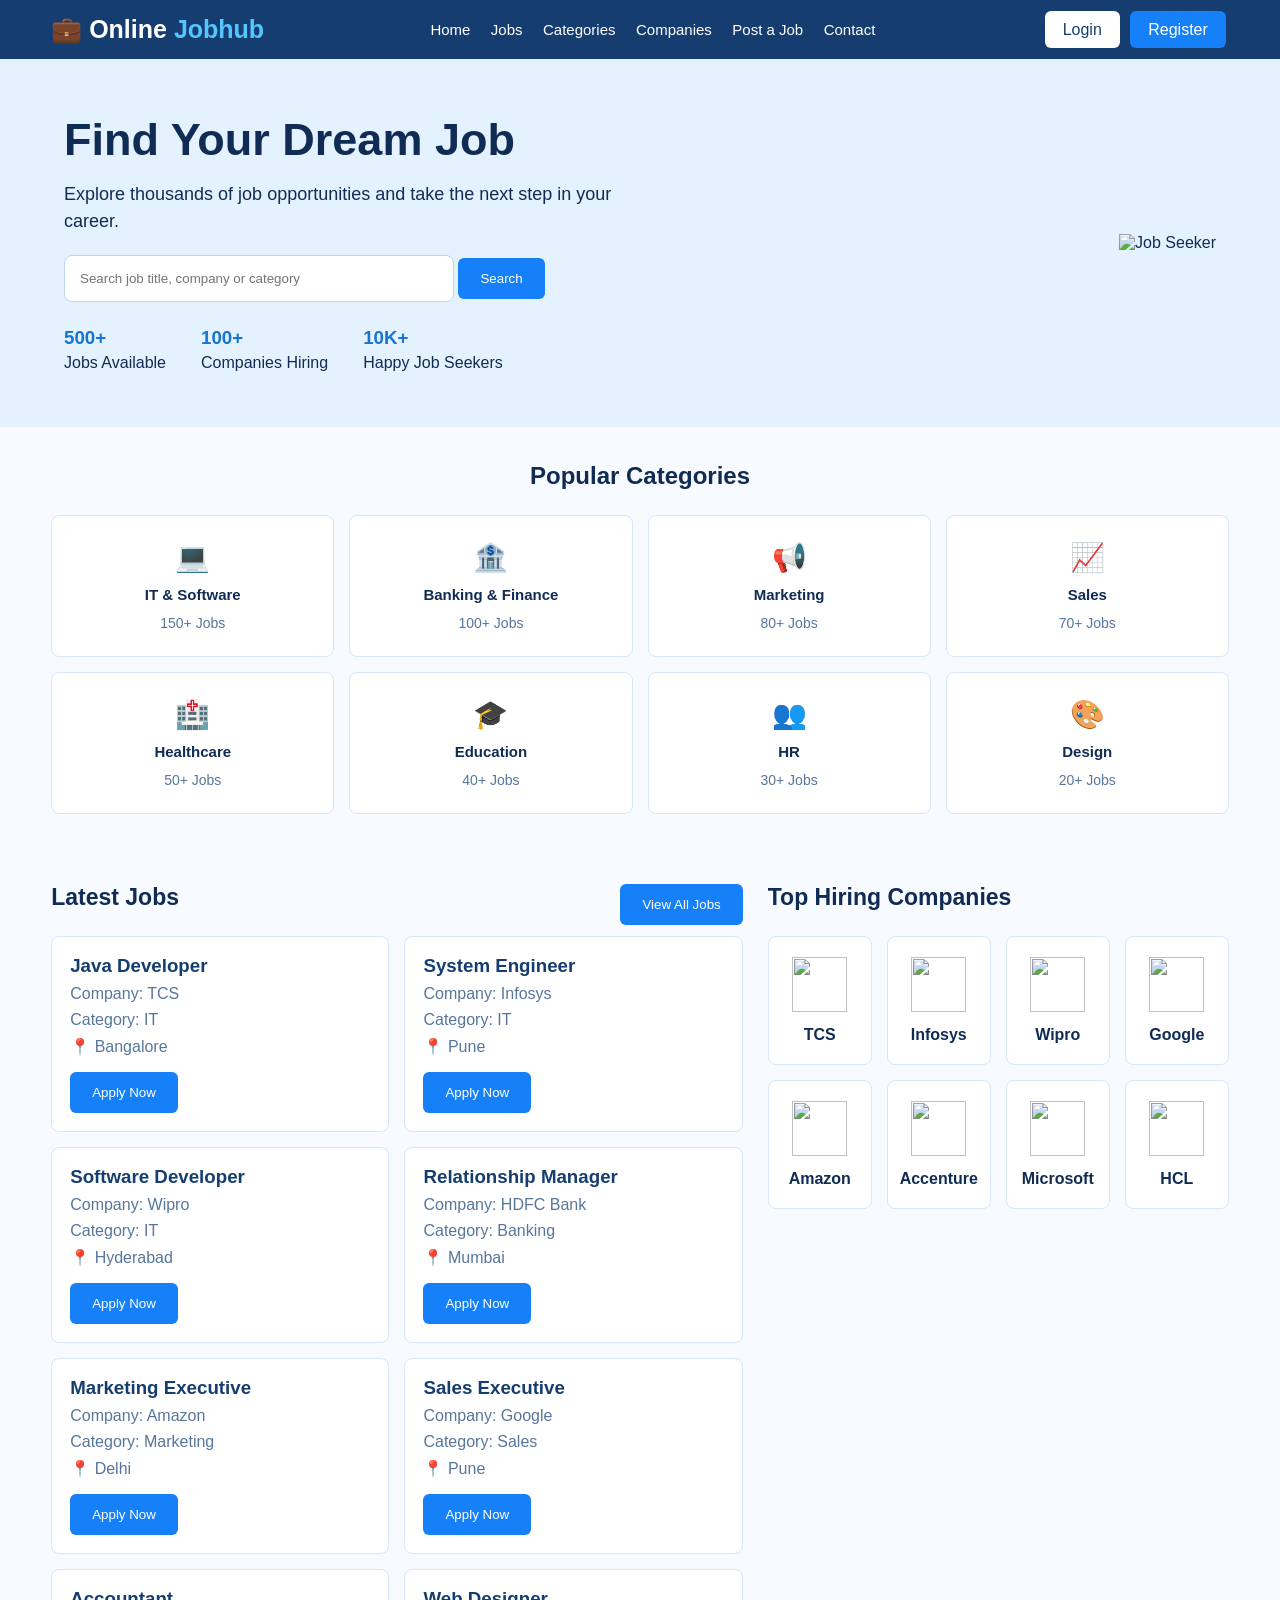
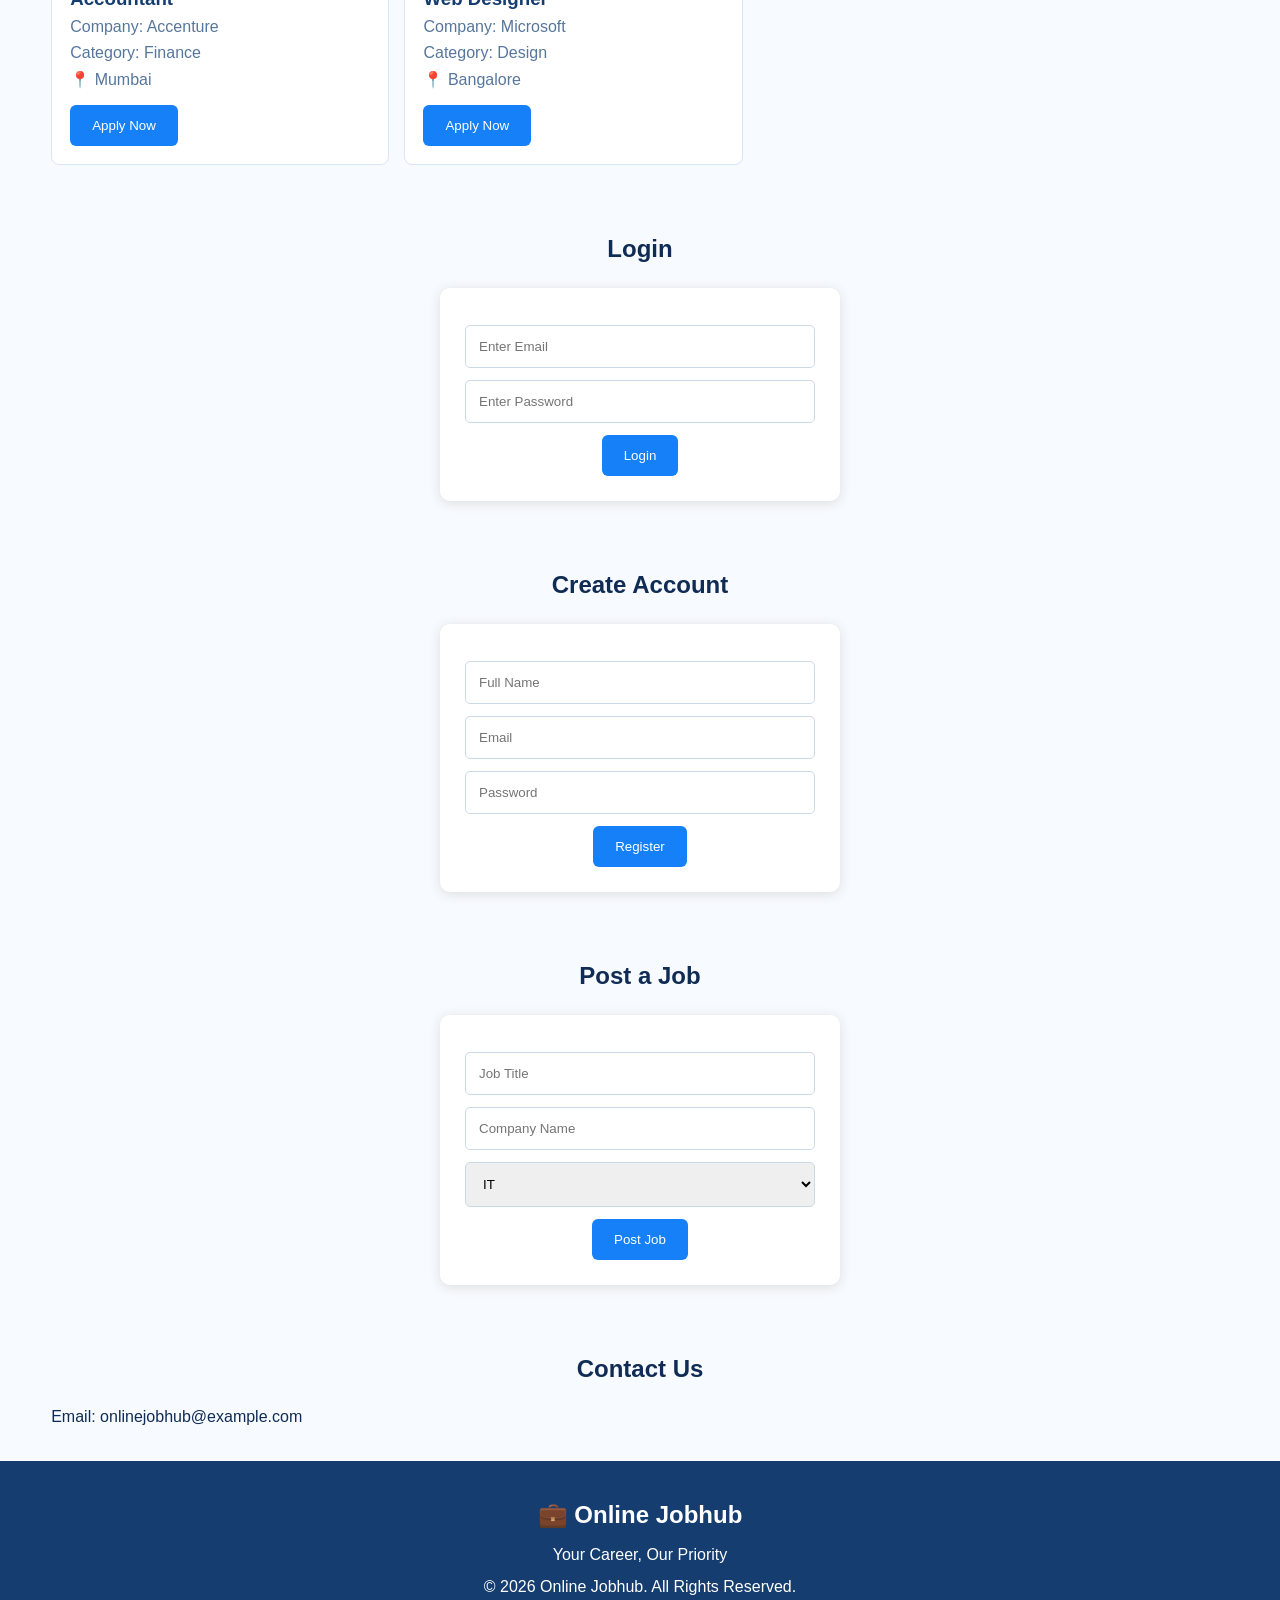
==== index.html @ e213b648 "Add files via upload" ====
<!DOCTYPE html>
<html lang="en">
<head>
    <meta charset="UTF-8">
    <meta name="viewport" content="width=device-width, initial-scale=1.0">
    <title>Online Jobhub</title>
    <link rel="stylesheet" href="style.css">
</head>
<body>

<!-- Navbar -->
<header>
    <div class="logo">💼 Online <span>Jobhub</span></div>

    <nav>
        <a href="#home">Home</a>
        <a href="#jobs">Jobs</a>
        <a href="#categories">Categories</a>
        <a href="#companies">Companies</a>
        <a href="#post">Post a Job</a>
        <a href="#contact">Contact</a>
    </nav>

    <div>
        <a href="#login" class="login-btn">Login</a>
        <a href="#register" class="register-btn">Register</a>
    </div>
</header>

<!-- Home -->
<section class="hero" id="home">

    <div class="hero-content">
        <h1>Find Your Dream Job</h1>

        <p>
            Explore thousands of job opportunities
            and take the next step in your career.
        </p>

        <input type="text" id="search"
        placeholder="Search job title, company or category">

        <button onclick="searchJobs()">Search</button>

        <div class="stats">
            <div><h3>500+</h3>Jobs Available</div>
            <div><h3>100+</h3>Companies Hiring</div>
            <div><h3>10K+</h3>Happy Job Seekers</div>
        </div>
    </div>

    <div class="hero-image">
        <img src="https://cdn-icons-png.flaticon.com/512/3135/3135715.png"
        alt="Job Seeker">
    </div>

</section>

<!-- Categories -->
<section id="categories">
    <h2>Popular Categories</h2>

    <div class="category-container">
        <div class="category" onclick="filterJobs('IT')">
            💻 <h3>IT & Software</h3>
            <p>150+ Jobs</p>
        </div>

        <div class="category" onclick="filterJobs('Banking')">
            🏦 <h3>Banking & Finance</h3>
            <p>100+ Jobs</p>
        </div>

        <div class="category" onclick="filterJobs('Marketing')">
            📢 <h3>Marketing</h3>
            <p>80+ Jobs</p>
        </div>

        <div class="category" onclick="filterJobs('Sales')">
            📈 <h3>Sales</h3>
            <p>70+ Jobs</p>
        </div>

        <div class="category" onclick="filterJobs('Healthcare')">
            🏥 <h3>Healthcare</h3>
            <p>50+ Jobs</p>
        </div>

        <div class="category" onclick="filterJobs('Education')">
            🎓 <h3>Education</h3>
            <p>40+ Jobs</p>
        </div>

        <div class="category" onclick="filterJobs('HR')">
            👥 <h3>HR</h3>
            <p>30+ Jobs</p>
        </div>

        <div class="category" onclick="filterJobs('Design')">
            🎨 <h3>Design</h3>
            <p>20+ Jobs</p>
        </div>
    </div>
</section>

<!-- Jobs and Companies -->
<section class="main-content">

    <div class="job-section" id="jobs">
        <h2>Latest Jobs</h2>
        <button onclick="showJobs()">View All Jobs</button>
        <div id="jobList" class="job-container"></div>
    </div>

    <div class="company-section" id="companies">
        <h2>Top Hiring Companies</h2>

        <div class="company-container">

            <div class="company">
                <img src="https://commons.wikimedia.org/wiki/Special:FilePath/Tcs-logo-1.svg">
                <p>TCS</p>
            </div>

            <div class="company">
                <img src="https://www.google.com/s2/favicons?domain=infosys.com&sz=128">
                <p>Infosys</p>
            </div>

            <div class="company">
                <img src="https://www.google.com/s2/favicons?domain=wipro.com&sz=128">
                <p>Wipro</p>
            </div>

            <div class="company">
                <img src="https://www.google.com/s2/favicons?domain=google.com&sz=128">
                <p>Google</p>
            </div>

            <div class="company">
                <img src="https://www.google.com/s2/favicons?domain=amazon.com&sz=128">
                <p>Amazon</p>
            </div>

            <div class="company">
                <img src="https://www.google.com/s2/favicons?domain=accenture.com&sz=128">
                <p>Accenture</p>
            </div>

            <div class="company">
                <img src="https://www.google.com/s2/favicons?domain=microsoft.com&sz=128">
                <p>Microsoft</p>
            </div>

            <div class="company">
                <img src="https://commons.wikimedia.org/wiki/Special:FilePath/HCLTech-new-logo.svg">
                <p>HCL</p>
            </div>

        </div>
    </div>

</section>

<!-- Login -->
<section id="login">
    <h2>Login</h2>
    <div class="form-box">
        <input type="email" id="loginEmail" placeholder="Enter Email">
        <input type="password" id="loginPassword" placeholder="Enter Password">
        <button onclick="login()">Login</button>
    </div>
</section>

<!-- Register -->
<section id="register">
    <h2>Create Account</h2>
    <div class="form-box">
        <input type="text" id="regName" placeholder="Full Name">
        <input type="email" id="regEmail" placeholder="Email">
        <input type="password" id="regPassword" placeholder="Password">
        <button onclick="register()">Register</button>
    </div>
</section>

<!-- Post Job -->
<section id="post">
    <h2>Post a Job</h2>
    <div class="form-box">
        <input type="text" id="jobTitle" placeholder="Job Title">
        <input type="text" id="jobCompany" placeholder="Company Name">

        <select id="jobCategory">
            <option value="IT">IT</option>
            <option value="Banking">Banking</option>
            <option value="Marketing">Marketing</option>
            <option value="Sales">Sales</option>
            <option value="Healthcare">Healthcare</option>
            <option value="Education">Education</option>
            <option value="HR">HR</option>
            <option value="Design">Design</option>
        </select>

        <button onclick="postJob()">Post Job</button>
    </div>
</section>

<!-- Contact -->
<section id="contact">
    <h2>Contact Us</h2>
    <p>Email: onlinejobhub@example.com</p>
</section>

<footer>
    <h2>💼 Online Jobhub</h2>
    <p>Your Career, Our Priority</p>
    <p>© 2026 Online Jobhub. All Rights Reserved.</p>
</footer>

<script src="script.js"></script>
</body>
</html>
---- style.css ----
* {
    margin: 0;
    padding: 0;
    box-sizing: border-box;
    font-family: Arial, sans-serif;
}

html {
    scroll-behavior: smooth;
}

body {
    background: #f7faff;
    color: #102c54;
}

/* Navbar */
header {
    background: #153d70;
    color: white;
    padding: 15px 4%;
    display: flex;
    justify-content: space-between;
    align-items: center;
    flex-wrap: wrap;
    gap: 15px;
}

.logo {
    font-size: 25px;
    font-weight: bold;
}

.logo span {
    color: #54c5ff;
}

nav a {
    color: white;
    text-decoration: none;
    margin: 8px;
    font-size: 15px;
}

.login-btn, .register-btn {
    padding: 10px 18px;
    border-radius: 6px;
    text-decoration: none;
    background: white;
    color: #153d70;
    margin: 3px;
}

.register-btn {
    background: #1680f8;
    color: white;
}

/* Hero */
.hero {
    background: #e4f2ff;
    padding: 55px 5%;
    display: flex;
    align-items: center;
    justify-content: space-between;
    gap: 25px;
    min-height: 300px;
}

.hero-content {
    max-width: 600px;
}

.hero h1 {
    font-size: 45px;
    margin-bottom: 15px;
}

.hero p {
    font-size: 18px;
    line-height: 1.5;
    margin-bottom: 20px;
}

.hero input {
    width: 65%;
    padding: 15px;
    border: 1px solid #bcd5f1;
    border-radius: 8px;
}

button {
    background: #1680f8;
    color: white;
    border: none;
    padding: 13px 22px;
    border-radius: 6px;
    cursor: pointer;
}

button:hover {
    background: #104e99;
}

.hero-image img {
    width: 230px;
    height: 230px;
    object-fit: contain;
}

.stats {
    display: flex;
    gap: 35px;
    margin-top: 25px;
}

.stats h3 {
    color: #1675d1;
    margin-bottom: 5px;
}

/* Categories */
section {
    padding: 35px 4%;
}

section h2 {
    text-align: center;
    margin-bottom: 25px;
}

.category-container {
    display: grid;
    grid-template-columns: repeat(4, 1fr);
    gap: 15px;
}

.category {
    background: white;
    border: 1px solid #d7e6f8;
    border-radius: 8px;
    padding: 25px 10px;
    text-align: center;
    cursor: pointer;
    font-size: 28px;
}

.category h3 {
    font-size: 15px;
    margin: 12px 0;
}

.category p {
    font-size: 14px;
    color: #57769c;
}

.category:hover {
    background: #e4f2ff;
}

/* Main content */
.main-content {
    display: grid;
    grid-template-columns: 3fr 2fr;
    gap: 25px;
}

.job-section h2, .company-section h2 {
    text-align: left;
    display: inline-block;
    font-size: 23px;
}

.job-section > button {
    float: right;
}

.job-container {
    display: grid;
    grid-template-columns: repeat(2, 1fr);
    gap: 15px;
}

.job-card {
    background: white;
    padding: 18px;
    border: 1px solid #d7e6f8;
    border-radius: 8px;
}

.job-card h3 {
    color: #153d70;
    margin-bottom: 8px;
}

.job-card p {
    margin: 8px 0;
    color: #57769c;
}

.job-card button {
    margin-top: 8px;
}

/* Company logos */
.company-container {
    display: grid;
    grid-template-columns: repeat(4, 1fr);
    gap: 15px;
}

.company {
    background: white;
    border: 1px solid #d7e6f8;
    border-radius: 8px;
    padding: 20px 5px;
    text-align: center;
}

.company img {
    width: 55px;
    height: 55px;
    object-fit: contain;
}

.company p {
    margin-top: 10px;
    font-weight: bold;
}

/* Forms */
.form-box {
    background: white;
    max-width: 400px;
    margin: auto;
    padding: 25px;
    border-radius: 10px;
    box-shadow: 0 2px 12px #ddd;
    text-align: center;
}

.form-box input, .form-box select {
    display: block;
    width: 100%;
    padding: 13px;
    margin: 12px 0;
    border: 1px solid #ccd9e8;
    border-radius: 5px;
}

/* Footer */
footer {
    background: #153d70;
    color: white;
    padding: 30px;
    text-align: center;
    line-height: 2;
}

/* Mobile */
@media(max-width: 850px) {
    header {
        justify-content: center;
    }

    nav {
        text-align: center;
    }

    .hero {
        flex-direction: column;
        text-align: center;
    }

    .stats {
        justify-content: center;
        flex-wrap: wrap;
    }

    .main-content {
        grid-template-columns: 1fr;
    }
}

@media(max-width: 550px) {
    .category-container {
        grid-template-columns: repeat(2, 1fr);
    }

    .job-container {
        grid-template-columns: 1fr;
    }

    .company-container {
        grid-template-columns: repeat(2, 1fr);
    }

    .hero h1 {
        font-size: 32px;
    }

    .hero input {
        width: 100%;
        margin-bottom: 10px;
    }

    nav a {
        display: inline-block;
    }
}
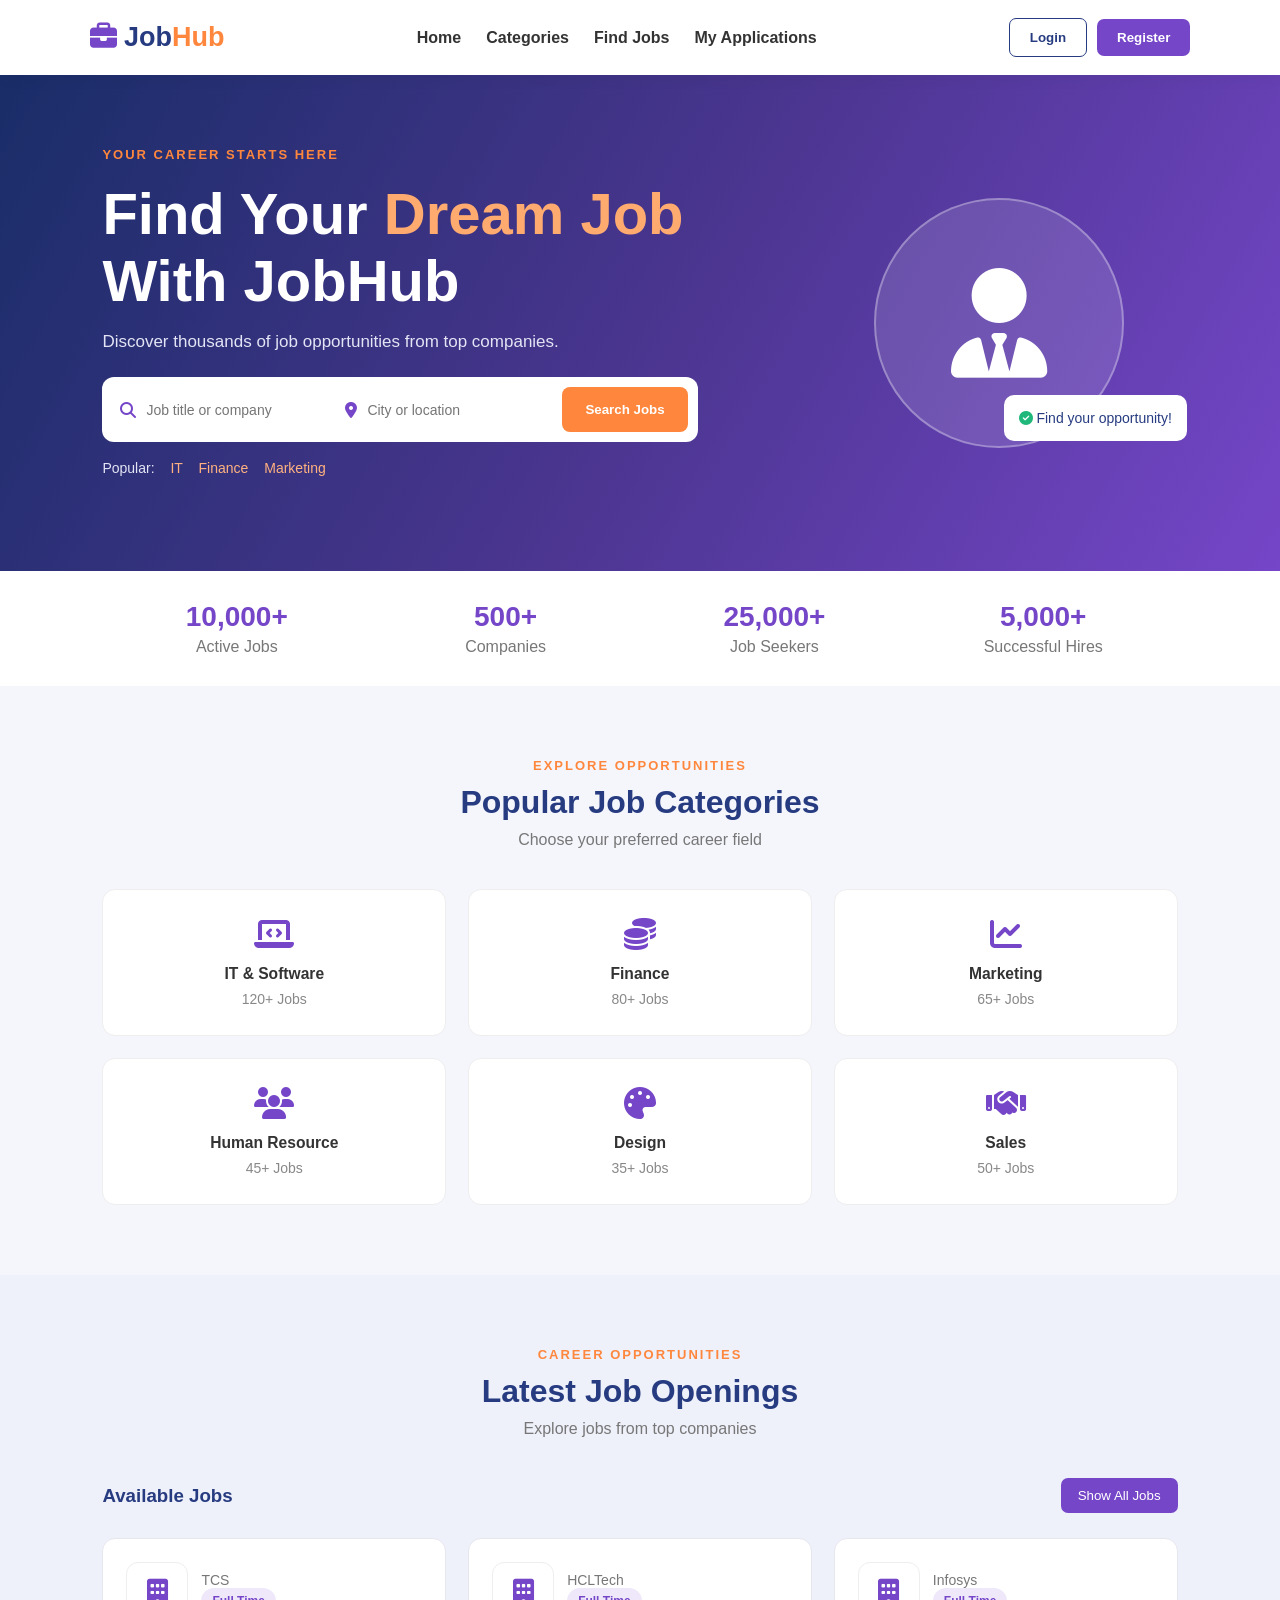
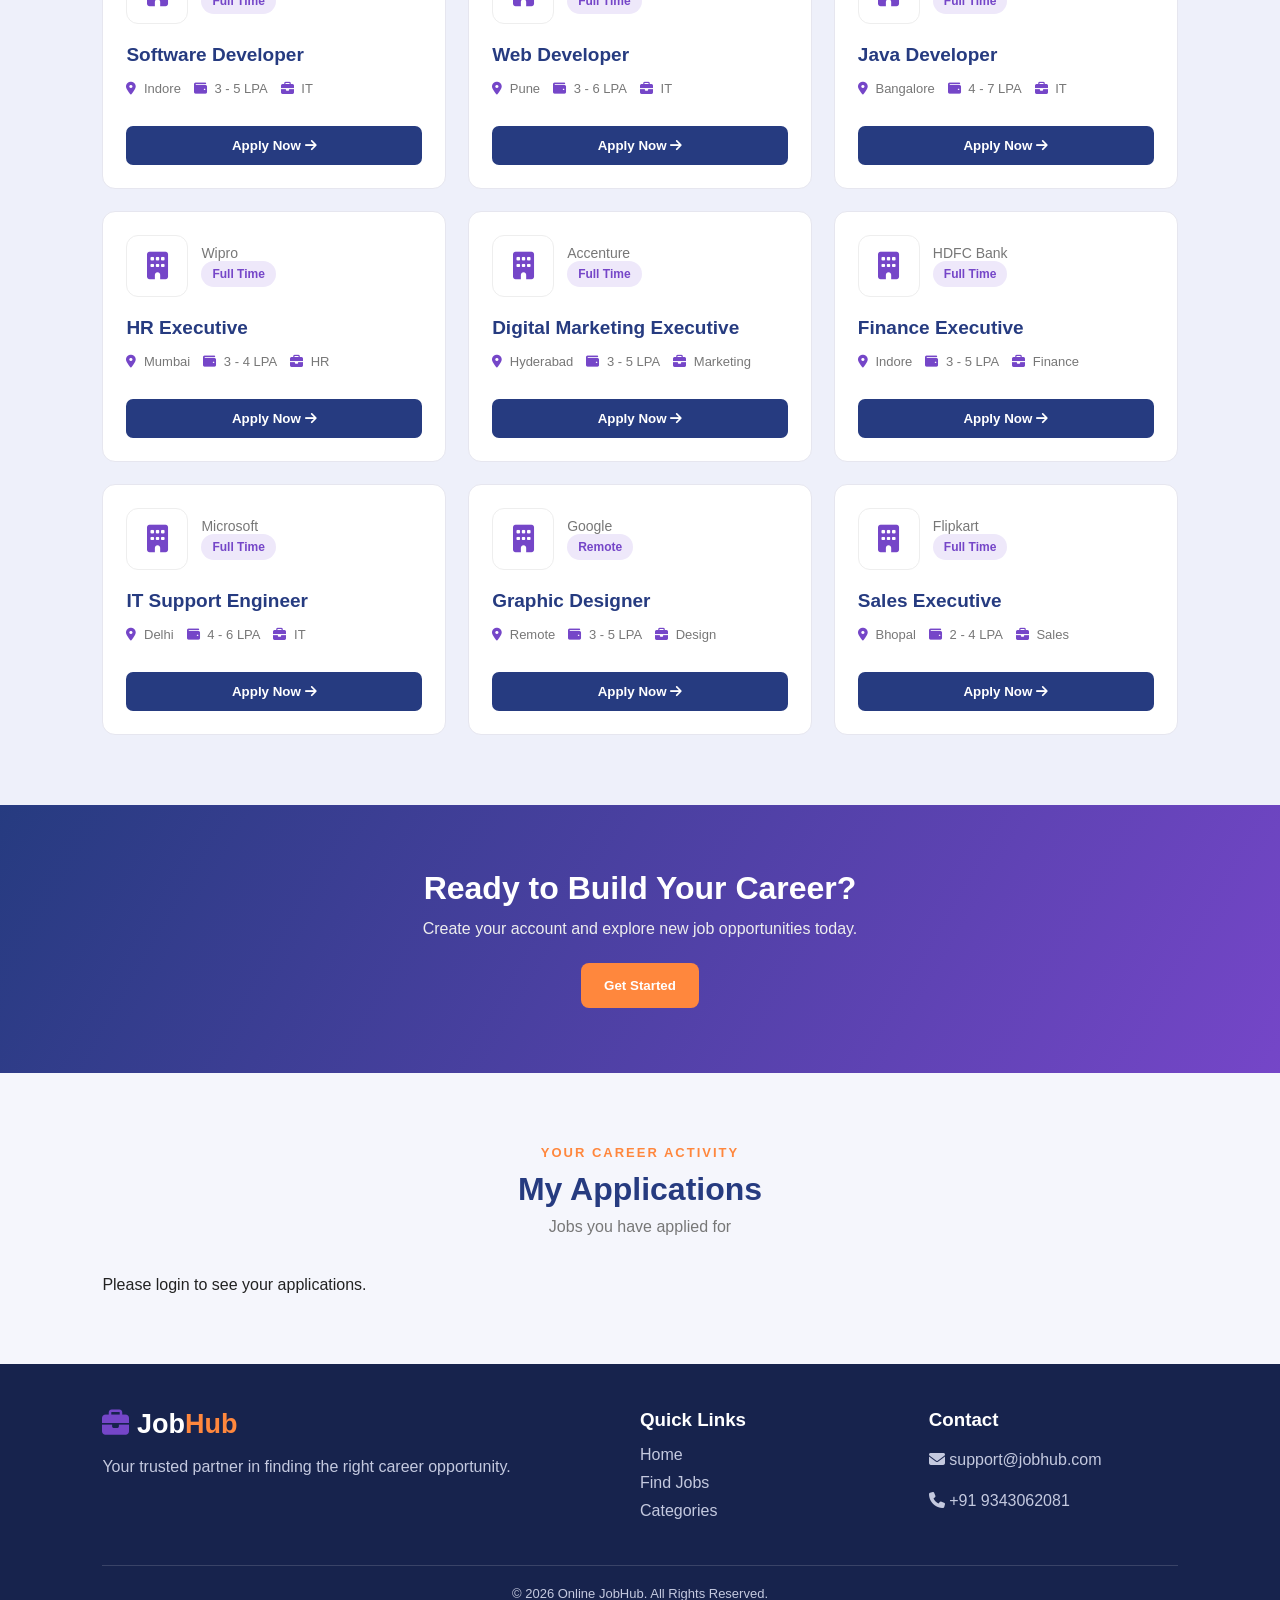
==== commit 7b3b29bc: "Add Jobhub project files." ====
--- a/index.html
+++ b/index.html
@@ -3,221 +3,203 @@
 <head>
     <meta charset="UTF-8">
     <meta name="viewport" content="width=device-width, initial-scale=1.0">
-    <title>Online Jobhub</title>
+    <title>Online JobHub</title>
     <link rel="stylesheet" href="style.css">
+    <link rel="stylesheet" href="https://cdnjs.cloudflare.com/ajax/libs/font-awesome/6.5.0/css/all.min.css">
 </head>
 <body>
 
-<!-- Navbar -->
 <header>
-    <div class="logo">💼 Online <span>Jobhub</span></div>
-
-    <nav>
-        <a href="#home">Home</a>
-        <a href="#jobs">Jobs</a>
-        <a href="#categories">Categories</a>
-        <a href="#companies">Companies</a>
-        <a href="#post">Post a Job</a>
-        <a href="#contact">Contact</a>
+    <nav class="navbar">
+        <a class="logo" href="#home"><i class="fa-solid fa-briefcase"></i> Job<span>Hub</span></a>
+
+        <div class="nav-links" id="navLinks">
+            <a href="#home">Home</a>
+            <a href="#categories">Categories</a>
+            <a href="#jobs">Find Jobs</a>
+            <a href="#applications">My Applications</a>
+        </div>
+
+        <div class="nav-buttons" id="navButtons">
+            <button class="login-btn" onclick="openModal('loginModal')">Login</button>
+            <button class="register-btn" onclick="openModal('registerModal')">Register</button>
+        </div>
+
+        <div class="user-area" id="userArea" style="display:none">
+            <span id="welcomeUser"></span>
+            <button class="logout-btn" onclick="logoutUser()">Logout</button>
+        </div>
+
+        <button class="menu-btn" onclick="toggleMenu()">
+            <i class="fa-solid fa-bars"></i>
+        </button>
     </nav>
-
-    <div>
-        <a href="#login" class="login-btn">Login</a>
-        <a href="#register" class="register-btn">Register</a>
-    </div>
 </header>
 
-<!-- Home -->
 <section class="hero" id="home">
-
     <div class="hero-content">
-        <h1>Find Your Dream Job</h1>
-
-        <p>
-            Explore thousands of job opportunities
-            and take the next step in your career.
+        <span class="tag">YOUR CAREER STARTS HERE</span>
+        <h1>Find Your <span>Dream Job</span><br>With JobHub</h1>
+        <p>Discover thousands of job opportunities from top companies.</p>
+
+        <div class="search-box">
+            <div><i class="fa-solid fa-magnifying-glass"></i>
+                <input type="text" id="searchInput" placeholder="Job title or company">
+            </div>
+            <div><i class="fa-solid fa-location-dot"></i>
+                <input type="text" id="locationInput" placeholder="City or location">
+            </div>
+            <button onclick="searchJobs()">Search Jobs</button>
+        </div>
+
+        <p class="popular">Popular:
+            <a href="#jobs" onclick="filterCategory('IT')">IT</a>
+            <a href="#jobs" onclick="filterCategory('Finance')">Finance</a>
+            <a href="#jobs" onclick="filterCategory('Marketing')">Marketing</a>
         </p>
-
-        <input type="text" id="search"
-        placeholder="Search job title, company or category">
-
-        <button onclick="searchJobs()">Search</button>
-
-        <div class="stats">
-            <div><h3>500+</h3>Jobs Available</div>
-            <div><h3>100+</h3>Companies Hiring</div>
-            <div><h3>10K+</h3>Happy Job Seekers</div>
-        </div>
     </div>
 
     <div class="hero-image">
-        <img src="https://cdn-icons-png.flaticon.com/512/3135/3135715.png"
-        alt="Job Seeker">
-    </div>
-
-</section>
-
-<!-- Categories -->
-<section id="categories">
-    <h2>Popular Categories</h2>
-
-    <div class="category-container">
-        <div class="category" onclick="filterJobs('IT')">
-            💻 <h3>IT & Software</h3>
-            <p>150+ Jobs</p>
-        </div>
-
-        <div class="category" onclick="filterJobs('Banking')">
-            🏦 <h3>Banking & Finance</h3>
-            <p>100+ Jobs</p>
-        </div>
-
-        <div class="category" onclick="filterJobs('Marketing')">
-            📢 <h3>Marketing</h3>
-            <p>80+ Jobs</p>
-        </div>
-
-        <div class="category" onclick="filterJobs('Sales')">
-            📈 <h3>Sales</h3>
-            <p>70+ Jobs</p>
-        </div>
-
-        <div class="category" onclick="filterJobs('Healthcare')">
-            🏥 <h3>Healthcare</h3>
-            <p>50+ Jobs</p>
-        </div>
-
-        <div class="category" onclick="filterJobs('Education')">
-            🎓 <h3>Education</h3>
-            <p>40+ Jobs</p>
-        </div>
-
-        <div class="category" onclick="filterJobs('HR')">
-            👥 <h3>HR</h3>
-            <p>30+ Jobs</p>
-        </div>
-
-        <div class="category" onclick="filterJobs('Design')">
-            🎨 <h3>Design</h3>
-            <p>20+ Jobs</p>
-        </div>
-    </div>
-</section>
-
-<!-- Jobs and Companies -->
-<section class="main-content">
-
-    <div class="job-section" id="jobs">
-        <h2>Latest Jobs</h2>
-        <button onclick="showJobs()">View All Jobs</button>
-        <div id="jobList" class="job-container"></div>
-    </div>
-
-    <div class="company-section" id="companies">
-        <h2>Top Hiring Companies</h2>
-
-        <div class="company-container">
-
-            <div class="company">
-                <img src="https://commons.wikimedia.org/wiki/Special:FilePath/Tcs-logo-1.svg">
-                <p>TCS</p>
-            </div>
-
-            <div class="company">
-                <img src="https://www.google.com/s2/favicons?domain=infosys.com&sz=128">
-                <p>Infosys</p>
-            </div>
-
-            <div class="company">
-                <img src="https://www.google.com/s2/favicons?domain=wipro.com&sz=128">
-                <p>Wipro</p>
-            </div>
-
-            <div class="company">
-                <img src="https://www.google.com/s2/favicons?domain=google.com&sz=128">
-                <p>Google</p>
-            </div>
-
-            <div class="company">
-                <img src="https://www.google.com/s2/favicons?domain=amazon.com&sz=128">
-                <p>Amazon</p>
-            </div>
-
-            <div class="company">
-                <img src="https://www.google.com/s2/favicons?domain=accenture.com&sz=128">
-                <p>Accenture</p>
-            </div>
-
-            <div class="company">
-                <img src="https://www.google.com/s2/favicons?domain=microsoft.com&sz=128">
-                <p>Microsoft</p>
-            </div>
-
-            <div class="company">
-                <img src="https://commons.wikimedia.org/wiki/Special:FilePath/HCLTech-new-logo.svg">
-                <p>HCL</p>
-            </div>
-
-        </div>
-    </div>
-
-</section>
-
-<!-- Login -->
-<section id="login">
-    <h2>Login</h2>
-    <div class="form-box">
-        <input type="email" id="loginEmail" placeholder="Enter Email">
-        <input type="password" id="loginPassword" placeholder="Enter Password">
-        <button onclick="login()">Login</button>
-    </div>
-</section>
-
-<!-- Register -->
-<section id="register">
-    <h2>Create Account</h2>
-    <div class="form-box">
-        <input type="text" id="regName" placeholder="Full Name">
-        <input type="email" id="regEmail" placeholder="Email">
-        <input type="password" id="regPassword" placeholder="Password">
-        <button onclick="register()">Register</button>
-    </div>
-</section>
-
-<!-- Post Job -->
-<section id="post">
-    <h2>Post a Job</h2>
-    <div class="form-box">
-        <input type="text" id="jobTitle" placeholder="Job Title">
-        <input type="text" id="jobCompany" placeholder="Company Name">
-
-        <select id="jobCategory">
-            <option value="IT">IT</option>
-            <option value="Banking">Banking</option>
-            <option value="Marketing">Marketing</option>
-            <option value="Sales">Sales</option>
-            <option value="Healthcare">Healthcare</option>
-            <option value="Education">Education</option>
-            <option value="HR">HR</option>
-            <option value="Design">Design</option>
-        </select>
-
-        <button onclick="postJob()">Post Job</button>
-    </div>
-</section>
-
-<!-- Contact -->
-<section id="contact">
-    <h2>Contact Us</h2>
-    <p>Email: onlinejobhub@example.com</p>
+        <i class="fa-solid fa-user-tie"></i>
+        <div class="floating-card"><i class="fa-solid fa-circle-check"></i> Find your opportunity!</div>
+    </div>
+</section>
+
+<section class="stats">
+    <div><h2>10,000+</h2><p>Active Jobs</p></div>
+    <div><h2>500+</h2><p>Companies</p></div>
+    <div><h2>25,000+</h2><p>Job Seekers</p></div>
+    <div><h2>5,000+</h2><p>Successful Hires</p></div>
+</section>
+
+<section class="section" id="categories">
+    <div class="section-heading">
+        <span>EXPLORE OPPORTUNITIES</span>
+        <h2>Popular Job Categories</h2>
+        <p>Choose your preferred career field</p>
+    </div>
+
+    <div class="category-grid">
+        <button class="category-card" onclick="filterCategory('IT')">
+            <i class="fa-solid fa-laptop-code"></i>
+            <h3>IT & Software</h3><p>120+ Jobs</p>
+        </button>
+        <button class="category-card" onclick="filterCategory('Finance')">
+            <i class="fa-solid fa-coins"></i>
+            <h3>Finance</h3><p>80+ Jobs</p>
+        </button>
+        <button class="category-card" onclick="filterCategory('Marketing')">
+            <i class="fa-solid fa-chart-line"></i>
+            <h3>Marketing</h3><p>65+ Jobs</p>
+        </button>
+        <button class="category-card" onclick="filterCategory('HR')">
+            <i class="fa-solid fa-users"></i>
+            <h3>Human Resource</h3><p>45+ Jobs</p>
+        </button>
+        <button class="category-card" onclick="filterCategory('Design')">
+            <i class="fa-solid fa-palette"></i>
+            <h3>Design</h3><p>35+ Jobs</p>
+        </button>
+        <button class="category-card" onclick="filterCategory('Sales')">
+            <i class="fa-solid fa-handshake"></i>
+            <h3>Sales</h3><p>50+ Jobs</p>
+        </button>
+    </div>
+</section>
+
+<section class="section jobs-section" id="jobs">
+    <div class="section-heading">
+        <span>CAREER OPPORTUNITIES</span>
+        <h2>Latest Job Openings</h2>
+        <p>Explore jobs from top companies</p>
+    </div>
+
+    <div class="job-toolbar">
+        <h3>Available Jobs</h3>
+        <button class="clear-btn" onclick="showAllJobs()">Show All Jobs</button>
+    </div>
+
+    <div class="jobs-grid" id="jobsContainer"></div>
+    <p id="noJobs" class="no-jobs">No jobs found. Try another search.</p>
+</section>
+
+<section class="cta">
+    <h2>Ready to Build Your Career?</h2>
+    <p>Create your account and explore new job opportunities today.</p>
+    <button onclick="openModal('registerModal')">Get Started</button>
+</section>
+
+<section class="section" id="applications">
+    <div class="section-heading">
+        <span>YOUR CAREER ACTIVITY</span>
+        <h2>My Applications</h2>
+        <p>Jobs you have applied for</p>
+    </div>
+    <div id="applicationsList" class="applications-list"></div>
 </section>
 
 <footer>
-    <h2>💼 Online Jobhub</h2>
-    <p>Your Career, Our Priority</p>
-    <p>© 2026 Online Jobhub. All Rights Reserved.</p>
+    <div class="footer-content">
+        <div>
+            <a class="logo footer-logo" href="#home"><i class="fa-solid fa-briefcase"></i> Job<span>Hub</span></a>
+            <p>Your trusted partner in finding the right career opportunity.</p>
+        </div>
+        <div>
+            <h3>Quick Links</h3>
+            <a href="#home">Home</a>
+            <a href="#jobs">Find Jobs</a>
+            <a href="#categories">Categories</a>
+        </div>
+        <div>
+            <h3>Contact</h3>
+            <p><i class="fa-solid fa-envelope"></i> support@jobhub.com</p>
+            <p><i class="fa-solid fa-phone"></i> +91 9343062081</p>
+        </div>
+    </div>
+    <p class="copyright">© 2026 Online JobHub. All Rights Reserved.</p>
 </footer>
+
+<!-- LOGIN MODAL -->
+<div class="modal" id="loginModal">
+    <div class="modal-content">
+        <button class="close-btn" onclick="closeModal('loginModal')">&times;</button>
+        <h2>Welcome Back!</h2>
+        <p>Login to your JobHub account</p>
+
+        <form id="loginForm">
+            <input type="email" id="loginEmail" placeholder="Email Address" required>
+            <input type="password" id="loginPassword" placeholder="Password" required>
+            <button type="submit" class="form-btn">Login</button>
+        </form>
+
+        <p class="switch-text">New user?
+            <a href="#" onclick="switchModal('loginModal','registerModal')">Create Account</a>
+        </p>
+        <p id="loginMessage" class="message"></p>
+    </div>
+</div>
+
+<!-- REGISTER MODAL -->
+<div class="modal" id="registerModal">
+    <div class="modal-content">
+        <button class="close-btn" onclick="closeModal('registerModal')">&times;</button>
+        <h2>Create Account</h2>
+        <p>Join JobHub and find your dream job</p>
+
+        <form id="registerForm">
+            <input type="text" id="registerName" placeholder="Full Name" required>
+            <input type="email" id="registerEmail" placeholder="Email Address" required>
+            <input type="password" id="registerPassword" placeholder="Create Password" minlength="6" required>
+            <button type="submit" class="form-btn">Register Now</button>
+        </form>
+
+        <p class="switch-text">Already have an account?
+            <a href="#" onclick="switchModal('registerModal','loginModal')">Login</a>
+        </p>
+        <p id="registerMessage" class="message"></p>
+    </div>
+</div>
 
 <script src="script.js"></script>
 </body>
-</html>
+</html>
--- a/style.css
+++ b/style.css
@@ -1,312 +1,256 @@
-
 * {
     margin: 0;
     padding: 0;
     box-sizing: border-box;
-    font-family: Arial, sans-serif;
-}
-
-html {
-    scroll-behavior: smooth;
-}
-
-body {
-    background: #f7faff;
-    color: #102c54;
-}
-
-/* Navbar */
-header {
-    background: #153d70;
+    font-family: 'Segoe UI', Arial, sans-serif;
+}
+
+html { scroll-behavior: smooth; }
+body { background: #f5f6fc; color: #222; }
+button { cursor: pointer; border: none; }
+a { text-decoration: none; }
+
+.navbar {
+    min-height: 75px;
+    background: white;
+    display: flex;
+    justify-content: space-between;
+    align-items: center;
+    padding: 12px 7%;
+    box-shadow: 0 3px 15px #0000000c;
+    position: sticky;
+    top: 0;
+    z-index: 100;
+}
+
+.logo { font-size: 27px; font-weight: 800; color: #263b80; }
+.logo i { color: #7546c8; }
+.logo span { color: #ff873d; }
+
+.nav-links { display: flex; gap: 25px; }
+.nav-links a { color: #333; font-weight: 600; }
+.nav-links a:hover { color: #7546c8; }
+
+.nav-buttons, .user-area { display: flex; align-items: center; gap: 10px; }
+.login-btn, .register-btn, .logout-btn {
+    padding: 11px 20px;
+    border-radius: 7px;
+    font-weight: 600;
+}
+.login-btn { background: white; color: #263b80; border: 1px solid #263b80; }
+.register-btn, .logout-btn { background: #7546c8; color: white; }
+.user-area span { color: #263b80; font-weight: 700; }
+.menu-btn { display: none; background: none; font-size: 23px; }
+
+.hero {
+    min-height: 480px;
+    padding: 70px 8%;
+    display: flex;
+    align-items: center;
+    justify-content: space-between;
     color: white;
-    padding: 15px 4%;
-    display: flex;
-    justify-content: space-between;
-    align-items: center;
-    flex-wrap: wrap;
-    gap: 15px;
-}
-
-.logo {
-    font-size: 25px;
-    font-weight: bold;
-}
-
-.logo span {
-    color: #54c5ff;
-}
-
-nav a {
+    background: linear-gradient(120deg, #192d68, #49358e, #7546c8);
+}
+
+.hero-content { max-width: 680px; }
+.tag, .section-heading span {
+    color: #ff873d;
+    font-size: 13px;
+    font-weight: 800;
+    letter-spacing: 2px;
+}
+.hero h1 { font-size: clamp(38px, 5vw, 58px); line-height: 1.15; margin: 18px 0; }
+.hero h1 span { color: #ffab70; }
+.hero-content > p { color: #e3e4f5; font-size: 17px; margin-bottom: 25px; }
+
+.search-box {
+    background: white;
+    padding: 10px;
+    border-radius: 12px;
+    display: flex;
+    gap: 10px;
+    align-items: center;
+    max-width: 690px;
+}
+.search-box div { display: flex; align-items: center; gap: 10px; padding: 8px; flex: 1; color: #7546c8; }
+.search-box input { width: 100%; min-width: 0; border: none; outline: none; font-size: 14px; }
+.search-box button, .cta button {
+    background: #ff873d;
     color: white;
-    text-decoration: none;
-    margin: 8px;
-    font-size: 15px;
-}
-
-.login-btn, .register-btn {
-    padding: 10px 18px;
-    border-radius: 6px;
-    text-decoration: none;
-    background: white;
-    color: #153d70;
-    margin: 3px;
-}
-
-.register-btn {
-    background: #1680f8;
+    padding: 15px 23px;
+    border-radius: 8px;
+    font-weight: 700;
+}
+.popular { margin-top: 18px; font-size: 14px !important; }
+.popular a { color: #ffb27f; margin-left: 12px; }
+
+.hero-image {
+    width: 250px;
+    height: 250px;
+    margin: 25px 5%;
+    border-radius: 50%;
+    background: #ffffff20;
+    border: 2px solid #ffffff50;
+    display: grid;
+    place-items: center;
+    position: relative;
     color: white;
-}
-
-/* Hero */
-.hero {
-    background: #e4f2ff;
-    padding: 55px 5%;
-    display: flex;
-    align-items: center;
-    justify-content: space-between;
-    gap: 25px;
-    min-height: 300px;
-}
-
-.hero-content {
-    max-width: 600px;
-}
-
-.hero h1 {
-    font-size: 45px;
-    margin-bottom: 15px;
-}
-
-.hero p {
-    font-size: 18px;
-    line-height: 1.5;
-    margin-bottom: 20px;
-}
-
-.hero input {
-    width: 65%;
+    font-size: 110px;
+}
+.floating-card {
+    position: absolute;
+    bottom: 5px;
+    right: -65px;
+    background: white;
+    color: #263b80;
+    font-size: 14px;
     padding: 15px;
-    border: 1px solid #bcd5f1;
-    border-radius: 8px;
-}
-
-button {
-    background: #1680f8;
-    color: white;
-    border: none;
-    padding: 13px 22px;
-    border-radius: 6px;
-    cursor: pointer;
-}
-
-button:hover {
-    background: #104e99;
-}
-
-.hero-image img {
-    width: 230px;
-    height: 230px;
-    object-fit: contain;
-}
+    border-radius: 10px;
+}
+.floating-card i { color: #20b77a; }
 
 .stats {
-    display: flex;
-    gap: 35px;
-    margin-top: 25px;
-}
-
-.stats h3 {
-    color: #1675d1;
-    margin-bottom: 5px;
-}
-
-/* Categories */
-section {
-    padding: 35px 4%;
-}
-
-section h2 {
-    text-align: center;
-    margin-bottom: 25px;
-}
-
-.category-container {
+    background: white;
     display: grid;
     grid-template-columns: repeat(4, 1fr);
-    gap: 15px;
-}
-
-.category {
-    background: white;
-    border: 1px solid #d7e6f8;
-    border-radius: 8px;
-    padding: 25px 10px;
+    padding: 30px 8%;
     text-align: center;
-    cursor: pointer;
+}
+.stats h2 { color: #7546c8; font-size: 28px; }
+.stats p { color: #777; margin-top: 5px; }
+
+.section { padding: 70px 8%; }
+.section-heading { text-align: center; margin-bottom: 40px; }
+.section-heading h2 { font-size: 32px; color: #263b80; margin: 10px 0; }
+.section-heading p { color: #777; }
+
+.category-grid { display: grid; grid-template-columns: repeat(3, 1fr); gap: 22px; }
+.category-card {
+    background: white;
+    border-radius: 13px;
+    padding: 28px 15px;
+    text-align: center;
+    border: 1px solid #eee;
+    transition: .3s;
+    color: #333;
+}
+.category-card:hover { transform: translateY(-7px); box-shadow: 0 12px 25px #7546c825; }
+.category-card i { font-size: 32px; color: #7546c8; margin-bottom: 15px; }
+.category-card h3 { margin-bottom: 8px; }
+.category-card p { color: #888; font-size: 14px; }
+
+.jobs-section { background: #eef0fa; }
+.job-toolbar { display: flex; justify-content: space-between; align-items: center; margin-bottom: 25px; color: #263b80; }
+.clear-btn { padding: 10px 17px; border-radius: 7px; background: #7546c8; color: white; }
+.jobs-grid { display: grid; grid-template-columns: repeat(3, 1fr); gap: 22px; }
+
+.job-card {
+    background: white;
+    padding: 23px;
+    border-radius: 13px;
+    border: 1px solid #e6e6ef;
+    transition: .3s;
+}
+.job-card:hover { transform: translateY(-5px); box-shadow: 0 10px 25px #263b801c; }
+.job-top { display: flex; align-items: center; gap: 13px; margin-bottom: 20px; }
+.company-logo {
+    width: 62px;
+    height: 62px;
+    background: white;
+    border: 1px solid #eee;
+    border-radius: 12px;
+    display: flex;
+    align-items: center;
+    justify-content: center;
+    padding: 8px;
+    flex-shrink: 0;
+    color: #7546c8;
     font-size: 28px;
 }
-
-.category h3 {
-    font-size: 15px;
-    margin: 12px 0;
-}
-
-.category p {
-    font-size: 14px;
-    color: #57769c;
-}
-
-.category:hover {
-    background: #e4f2ff;
-}
-
-/* Main content */
-.main-content {
-    display: grid;
-    grid-template-columns: 3fr 2fr;
-    gap: 25px;
-}
-
-.job-section h2, .company-section h2 {
-    text-align: left;
-    display: inline-block;
-    font-size: 23px;
-}
-
-.job-section > button {
-    float: right;
-}
-
-.job-container {
-    display: grid;
-    grid-template-columns: repeat(2, 1fr);
-    gap: 15px;
-}
-
-.job-card {
-    background: white;
-    padding: 18px;
-    border: 1px solid #d7e6f8;
-    border-radius: 8px;
-}
-
-.job-card h3 {
-    color: #153d70;
-    margin-bottom: 8px;
-}
-
-.job-card p {
-    margin: 8px 0;
-    color: #57769c;
-}
-
-.job-card button {
-    margin-top: 8px;
-}
-
-/* Company logos */
-.company-container {
-    display: grid;
-    grid-template-columns: repeat(4, 1fr);
-    gap: 15px;
-}
-
-.company {
-    background: white;
-    border: 1px solid #d7e6f8;
-    border-radius: 8px;
-    padding: 20px 5px;
+.company-logo img { width: 100%; height: 100%; object-fit: contain; }
+.company-name { font-size: 14px; color: #777; }
+.job-card h3 { color: #263b80; margin: 13px 0; font-size: 19px; }
+.job-info { display: flex; flex-wrap: wrap; gap: 13px; color: #777; font-size: 13px; margin: 15px 0; }
+.job-info i { color: #7546c8; margin-right: 4px; }
+.job-type { display: inline-block; background: #eee8fa; color: #7546c8; padding: 6px 11px; border-radius: 20px; font-size: 12px; font-weight: 700; }
+.apply-btn { width: 100%; padding: 12px; background: #263b80; color: white; border-radius: 7px; margin-top: 15px; font-weight: 700; }
+.apply-btn:hover { background: #7546c8; }
+.no-jobs { display: none; text-align: center; color: #777; padding: 30px; }
+
+.cta { padding: 65px 20px; text-align: center; color: white; background: linear-gradient(120deg, #263b80, #7546c8); }
+.cta h2 { font-size: 32px; margin-bottom: 13px; }
+.cta p { margin-bottom: 25px; color: #eee; }
+
+.applications-list { display: grid; grid-template-columns: repeat(2, 1fr); gap: 15px; }
+.application-item { background: white; padding: 18px; border-radius: 10px; border-left: 4px solid #7546c8; }
+.application-item h3 { color: #263b80; margin-bottom: 7px; }
+.application-item p { color: #777; font-size: 14px; margin-top: 6px; }
+
+footer { background: #17234d; color: white; padding: 45px 8% 20px; }
+.footer-content { display: grid; grid-template-columns: 2fr 1fr 1fr; gap: 40px; margin-bottom: 35px; }
+.footer-logo { color: white; }
+.footer-content p { color: #c4c9df; margin-top: 13px; line-height: 1.7; }
+.footer-content h3 { margin-bottom: 15px; }
+.footer-content a:not(.logo) { display: block; color: #c4c9df; margin: 10px 0; }
+.copyright { border-top: 1px solid #ffffff25; padding-top: 20px; text-align: center; color: #c4c9df; font-size: 13px; }
+
+/* Login and Registration */
+.modal {
+    display: none;
+    position: fixed;
+    inset: 0;
+    background: #0009;
+    z-index: 200;
+    justify-content: center;
+    align-items: center;
+    padding: 15px;
+}
+.modal-content {
+    width: 100%;
+    max-width: 420px;
+    background: white;
+    padding: 35px;
+    border-radius: 15px;
+    position: relative;
     text-align: center;
 }
-
-.company img {
-    width: 55px;
-    height: 55px;
-    object-fit: contain;
-}
-
-.company p {
-    margin-top: 10px;
-    font-weight: bold;
-}
-
-/* Forms */
-.form-box {
-    background: white;
-    max-width: 400px;
-    margin: auto;
-    padding: 25px;
-    border-radius: 10px;
-    box-shadow: 0 2px 12px #ddd;
-    text-align: center;
-}
-
-.form-box input, .form-box select {
-    display: block;
-    width: 100%;
-    padding: 13px;
-    margin: 12px 0;
-    border: 1px solid #ccd9e8;
-    border-radius: 5px;
-}
-
-/* Footer */
-footer {
-    background: #153d70;
-    color: white;
-    padding: 30px;
-    text-align: center;
-    line-height: 2;
-}
-
-/* Mobile */
-@media(max-width: 850px) {
-    header {
-        justify-content: center;
+.modal-content h2 { color: #263b80; margin-bottom: 8px; }
+.modal-content > p { color: #777; margin-bottom: 20px; }
+.close-btn { position: absolute; top: 10px; right: 17px; font-size: 28px; background: none; color: #555; }
+.modal-content form { display: flex; flex-direction: column; gap: 13px; }
+.modal-content input { padding: 14px; border: 1px solid #ddd; border-radius: 7px; outline-color: #7546c8; width: 100%; }
+.form-btn { background: #7546c8; color: white; padding: 14px; border-radius: 7px; font-weight: 700; }
+.switch-text { margin-top: 18px !important; font-size: 14px; }
+.switch-text a { color: #7546c8; font-weight: 700; }
+.message { font-size: 14px; margin-top: 12px; }
+
+@media(max-width: 900px) {
+    .hero-image { display: none; }
+    .jobs-grid { grid-template-columns: repeat(2, 1fr); }
+}
+@media(max-width: 650px) {
+    .navbar { padding: 12px 5%; flex-wrap: wrap; }
+    .nav-links {
+        display: none;
+        position: absolute;
+        top: 75px;
+        left: 0;
+        width: 100%;
+        background: white;
+        padding: 20px;
+        flex-direction: column;
+        gap: 18px;
     }
-
-    nav {
-        text-align: center;
-    }
-
-    .hero {
-        flex-direction: column;
-        text-align: center;
-    }
-
-    .stats {
-        justify-content: center;
-        flex-wrap: wrap;
-    }
-
-    .main-content {
-        grid-template-columns: 1fr;
-    }
-}
-
-@media(max-width: 550px) {
-    .category-container {
-        grid-template-columns: repeat(2, 1fr);
-    }
-
-    .job-container {
-        grid-template-columns: 1fr;
-    }
-
-    .company-container {
-        grid-template-columns: repeat(2, 1fr);
-    }
-
-    .hero h1 {
-        font-size: 32px;
-    }
-
-    .hero input {
-        width: 100%;
-        margin-bottom: 10px;
-    }
-
-    nav a {
-        display: inline-block;
-    }
-}
+    .nav-links.show { display: flex; }
+    .nav-buttons { gap: 6px; }
+    .login-btn, .register-btn, .logout-btn { padding: 9px 10px; }
+    .menu-btn { display: block; }
+    .user-area { font-size: 12px; }
+    .hero { padding: 55px 6%; }
+    .search-box { flex-direction: column; align-items: stretch; }
+    .search-box button { width: 100%; }
+    .stats { grid-template-columns: repeat(2, 1fr); gap: 25px; }
+    .category-grid, .jobs-grid, .applications-list { grid-template-columns: 1fr; }
+    .section { padding: 55px 6%; }
+    .footer-content { grid-template-columns: 1fr; gap: 25px; }
+}
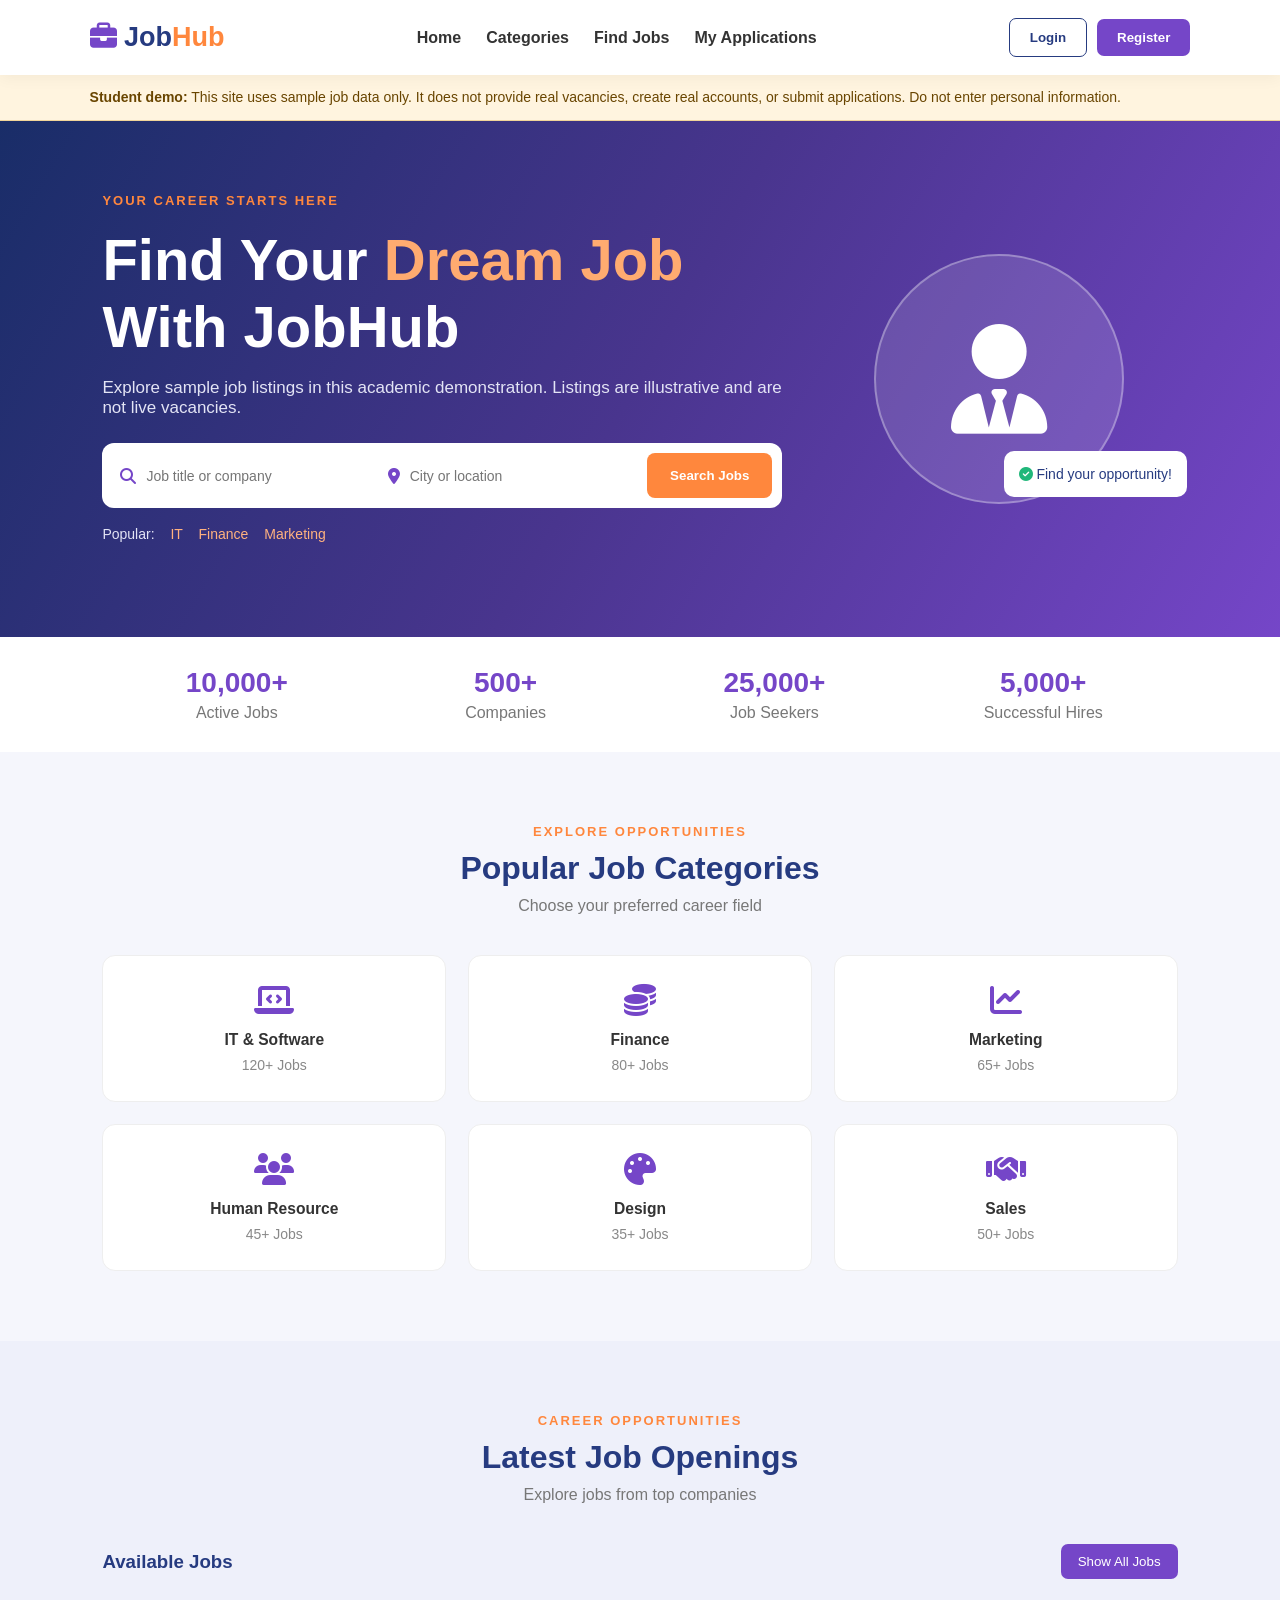
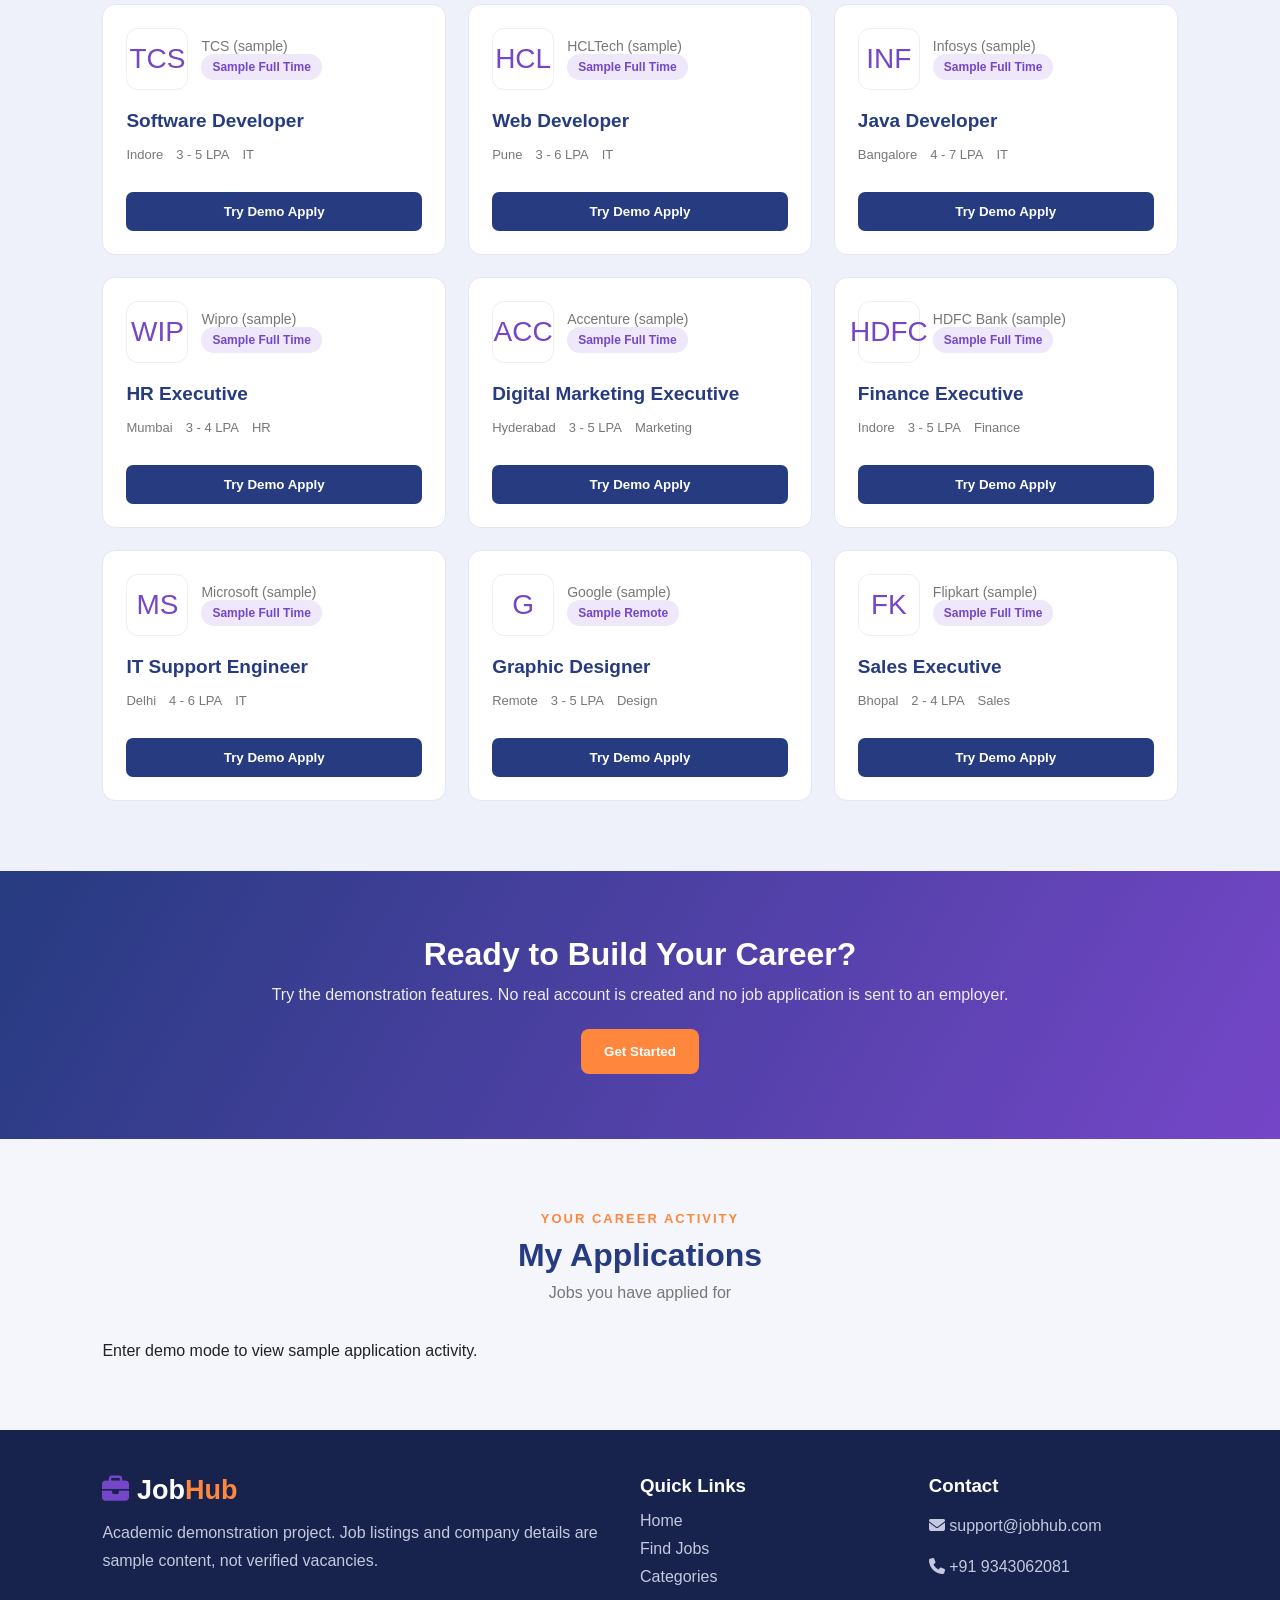
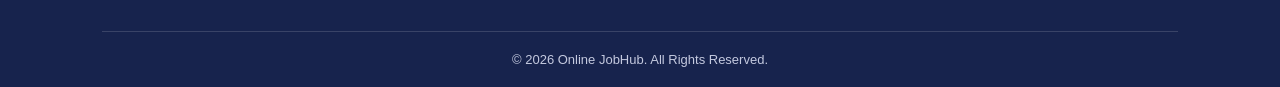
==== commit 7d64278b: "Add files via upload" ====
--- a/index.html
+++ b/index.html
@@ -34,13 +34,14 @@
             <i class="fa-solid fa-bars"></i>
         </button>
     </nav>
-</header>
+</header>
+<div class="demo-notice" role="note"><strong>Student demo:</strong> This site uses sample job data only. It does not provide real vacancies, create real accounts, or submit applications. Do not enter personal information.</div>
 
 <section class="hero" id="home">
     <div class="hero-content">
         <span class="tag">YOUR CAREER STARTS HERE</span>
         <h1>Find Your <span>Dream Job</span><br>With JobHub</h1>
-        <p>Discover thousands of job opportunities from top companies.</p>
+        <p>Explore sample job listings in this academic demonstration. Listings are illustrative and are not live vacancies.</p>
 
         <div class="search-box">
             <div><i class="fa-solid fa-magnifying-glass"></i>
@@ -125,7 +126,7 @@
 
 <section class="cta">
     <h2>Ready to Build Your Career?</h2>
-    <p>Create your account and explore new job opportunities today.</p>
+    <p>Try the demonstration features. No real account is created and no job application is sent to an employer.</p>
     <button onclick="openModal('registerModal')">Get Started</button>
 </section>
 
@@ -142,7 +143,7 @@
     <div class="footer-content">
         <div>
             <a class="logo footer-logo" href="#home"><i class="fa-solid fa-briefcase"></i> Job<span>Hub</span></a>
-            <p>Your trusted partner in finding the right career opportunity.</p>
+            <p>Academic demonstration project. Job listings and company details are sample content, not verified vacancies.</p>
         </div>
         <div>
             <h3>Quick Links</h3>
@@ -159,47 +160,27 @@
     <p class="copyright">© 2026 Online JobHub. All Rights Reserved.</p>
 </footer>
 
-<!-- LOGIN MODAL -->
-<div class="modal" id="loginModal">
-    <div class="modal-content">
-        <button class="close-btn" onclick="closeModal('loginModal')">&times;</button>
-        <h2>Welcome Back!</h2>
-        <p>Login to your JobHub account</p>
-
-        <form id="loginForm">
-            <input type="email" id="loginEmail" placeholder="Email Address" required>
-            <input type="password" id="loginPassword" placeholder="Password" required>
-            <button type="submit" class="form-btn">Login</button>
-        </form>
-
-        <p class="switch-text">New user?
-            <a href="#" onclick="switchModal('loginModal','registerModal')">Create Account</a>
-        </p>
-        <p id="loginMessage" class="message"></p>
-    </div>
-</div>
-
-<!-- REGISTER MODAL -->
-<div class="modal" id="registerModal">
-    <div class="modal-content">
-        <button class="close-btn" onclick="closeModal('registerModal')">&times;</button>
-        <h2>Create Account</h2>
-        <p>Join JobHub and find your dream job</p>
-
-        <form id="registerForm">
-            <input type="text" id="registerName" placeholder="Full Name" required>
-            <input type="email" id="registerEmail" placeholder="Email Address" required>
-            <input type="password" id="registerPassword" placeholder="Create Password" minlength="6" required>
-            <button type="submit" class="form-btn">Register Now</button>
-        </form>
-
-        <p class="switch-text">Already have an account?
-            <a href="#" onclick="switchModal('registerModal','loginModal')">Login</a>
-        </p>
-        <p id="registerMessage" class="message"></p>
-    </div>
-</div>
-
+<!-- DEMO ACCESS: no password or personal details are requested -->
+<div class="modal" id="loginModal">
+    <div class="modal-content">
+        <button class="close-btn" onclick="closeModal('loginModal')" aria-label="Close">&times;</button>
+        <h2>Explore JobHub Demo</h2>
+        <p>This is a student project preview. No account is created.</p>
+        <button type="button" class="form-btn" onclick="enterDemo()">Continue as Demo User</button>
+        <p class="message">Do not enter real passwords, email addresses, or other personal information.</p>
+    </div>
+</div>
+
+<div class="modal" id="registerModal">
+    <div class="modal-content">
+        <button class="close-btn" onclick="closeModal('registerModal')" aria-label="Close">&times;</button>
+        <h2>JobHub Demo</h2>
+        <p>Registration is not available because this website has no authentication server.</p>
+        <button type="button" class="form-btn" onclick="enterDemo()">Continue as Demo User</button>
+        <p class="message">This demonstration does not collect registration details.</p>
+    </div>
+</div>
+
 <script src="script.js"></script>
 </body>
 </html>
--- a/style.css
+++ b/style.css
@@ -253,4 +253,15 @@
     .category-grid, .jobs-grid, .applications-list { grid-template-columns: 1fr; }
     .section { padding: 55px 6%; }
     .footer-content { grid-template-columns: 1fr; gap: 25px; }
-}+}
+
+/* Clear disclosure for this academic frontend demonstration */
+.demo-notice {
+    padding: 12px 7%;
+    background: #fff4df;
+    color: #694500;
+    border-bottom: 1px solid #f0d49a;
+    font-size: 14px;
+    line-height: 1.5;
+}
+.demo-notice strong { font-weight: 800; }
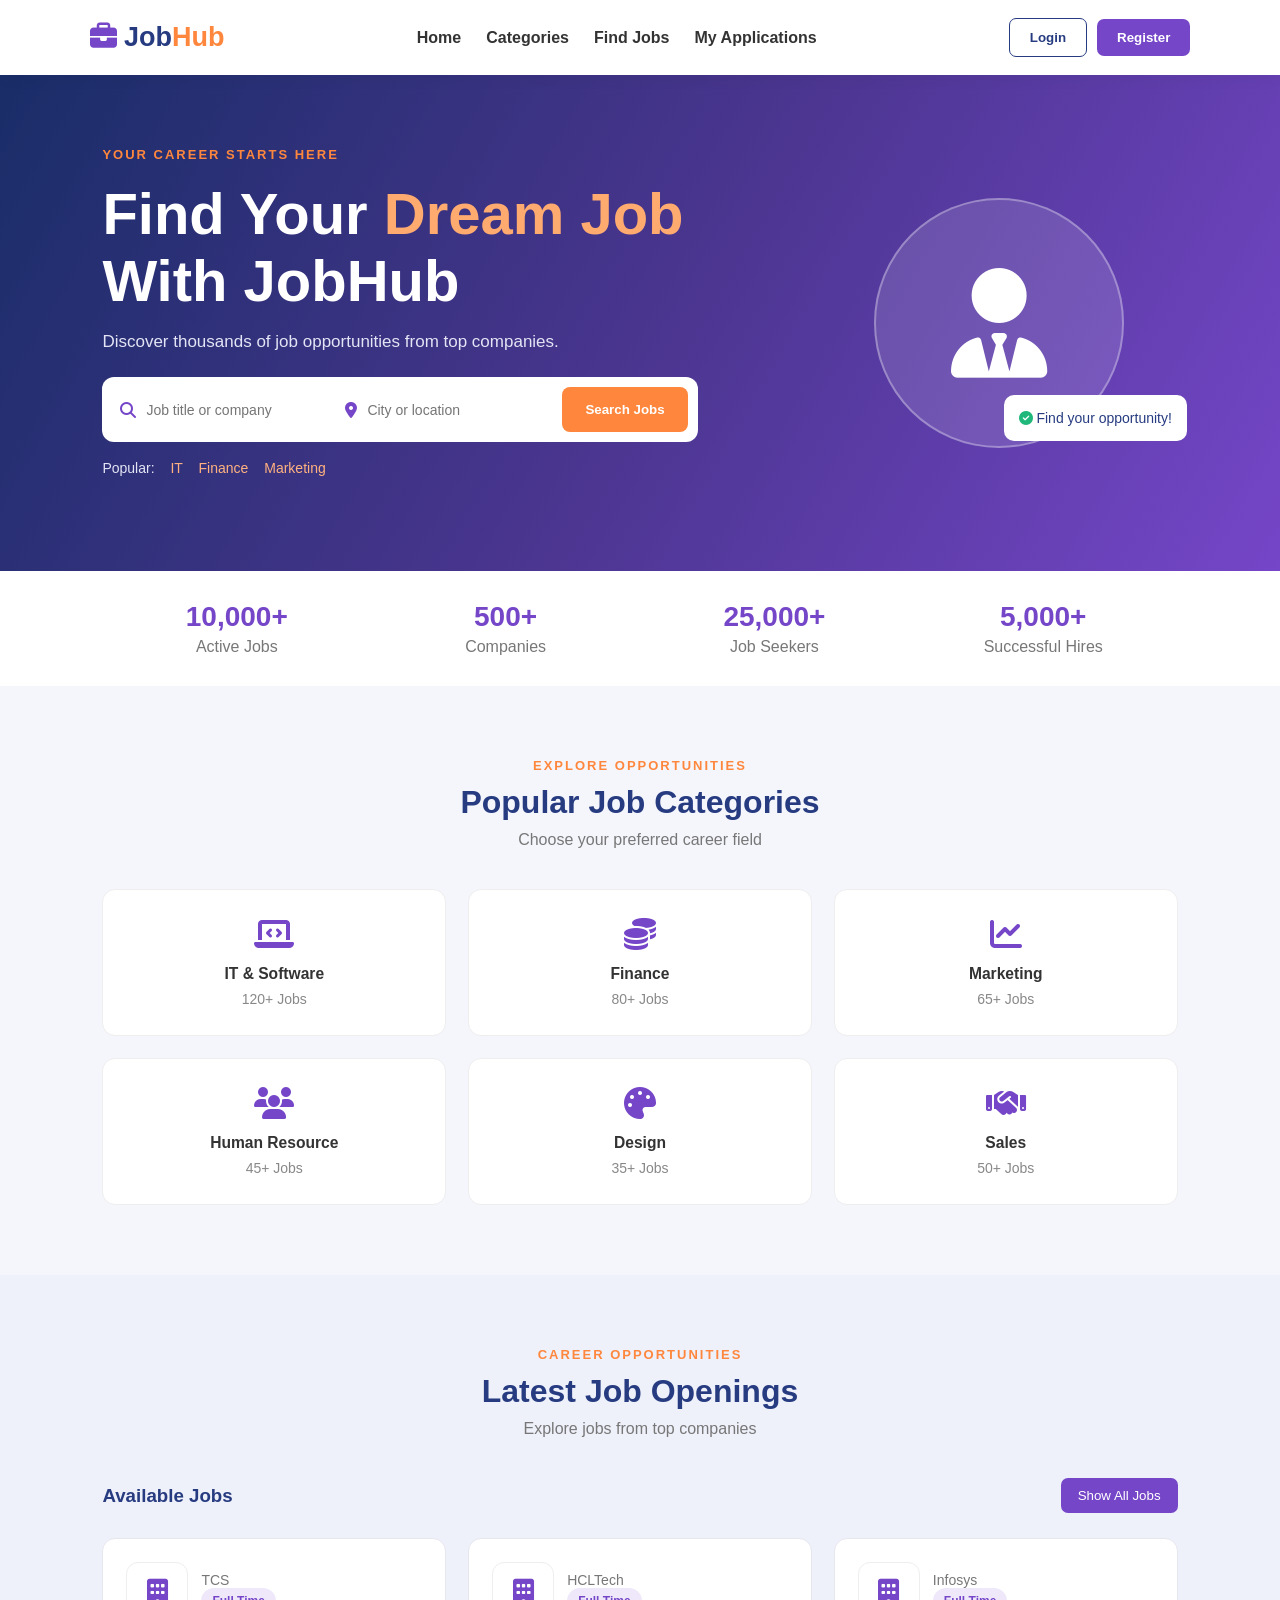
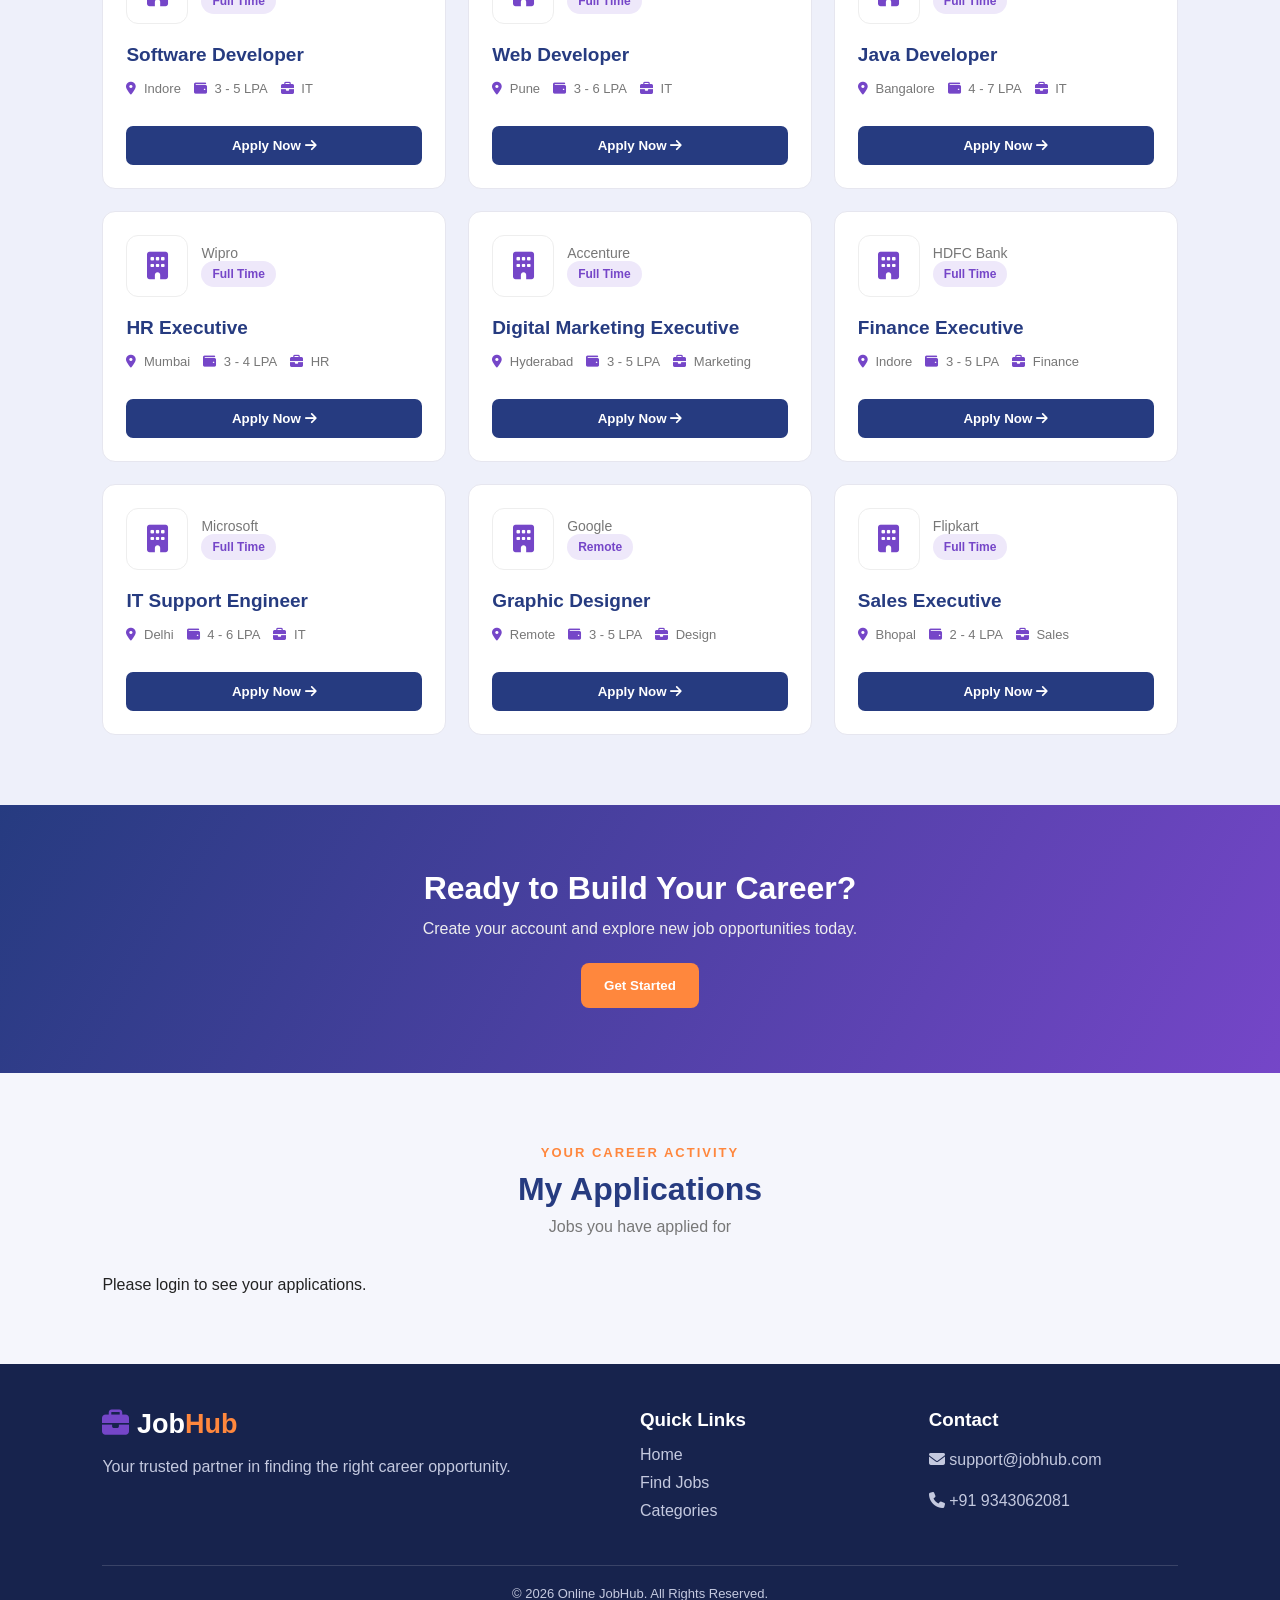
==== commit b0b7737d: "Add files via upload" ====
--- a/index.html
+++ b/index.html
@@ -34,14 +34,13 @@
             <i class="fa-solid fa-bars"></i>
         </button>
     </nav>
-</header>
-<div class="demo-notice" role="note"><strong>Student demo:</strong> This site uses sample job data only. It does not provide real vacancies, create real accounts, or submit applications. Do not enter personal information.</div>
+</header>
 
 <section class="hero" id="home">
     <div class="hero-content">
         <span class="tag">YOUR CAREER STARTS HERE</span>
         <h1>Find Your <span>Dream Job</span><br>With JobHub</h1>
-        <p>Explore sample job listings in this academic demonstration. Listings are illustrative and are not live vacancies.</p>
+        <p>Discover thousands of job opportunities from top companies.</p>
 
         <div class="search-box">
             <div><i class="fa-solid fa-magnifying-glass"></i>
@@ -126,7 +125,7 @@
 
 <section class="cta">
     <h2>Ready to Build Your Career?</h2>
-    <p>Try the demonstration features. No real account is created and no job application is sent to an employer.</p>
+    <p>Create your account and explore new job opportunities today.</p>
     <button onclick="openModal('registerModal')">Get Started</button>
 </section>
 
@@ -143,7 +142,7 @@
     <div class="footer-content">
         <div>
             <a class="logo footer-logo" href="#home"><i class="fa-solid fa-briefcase"></i> Job<span>Hub</span></a>
-            <p>Academic demonstration project. Job listings and company details are sample content, not verified vacancies.</p>
+            <p>Your trusted partner in finding the right career opportunity.</p>
         </div>
         <div>
             <h3>Quick Links</h3>
@@ -160,27 +159,47 @@
     <p class="copyright">© 2026 Online JobHub. All Rights Reserved.</p>
 </footer>
 
-<!-- DEMO ACCESS: no password or personal details are requested -->
-<div class="modal" id="loginModal">
-    <div class="modal-content">
-        <button class="close-btn" onclick="closeModal('loginModal')" aria-label="Close">&times;</button>
-        <h2>Explore JobHub Demo</h2>
-        <p>This is a student project preview. No account is created.</p>
-        <button type="button" class="form-btn" onclick="enterDemo()">Continue as Demo User</button>
-        <p class="message">Do not enter real passwords, email addresses, or other personal information.</p>
-    </div>
-</div>
-
-<div class="modal" id="registerModal">
-    <div class="modal-content">
-        <button class="close-btn" onclick="closeModal('registerModal')" aria-label="Close">&times;</button>
-        <h2>JobHub Demo</h2>
-        <p>Registration is not available because this website has no authentication server.</p>
-        <button type="button" class="form-btn" onclick="enterDemo()">Continue as Demo User</button>
-        <p class="message">This demonstration does not collect registration details.</p>
-    </div>
-</div>
-
+<!-- LOGIN MODAL -->
+<div class="modal" id="loginModal">
+    <div class="modal-content">
+        <button class="close-btn" onclick="closeModal('loginModal')">&times;</button>
+        <h2>Welcome Back!</h2>
+        <p>Login to your JobHub account</p>
+
+        <form id="loginForm">
+            <input type="email" id="loginEmail" placeholder="Email Address" required>
+            <input type="password" id="loginPassword" placeholder="Password" required>
+            <button type="submit" class="form-btn">Login</button>
+        </form>
+
+        <p class="switch-text">New user?
+            <a href="#" onclick="switchModal('loginModal','registerModal')">Create Account</a>
+        </p>
+        <p id="loginMessage" class="message"></p>
+    </div>
+</div>
+
+<!-- REGISTER MODAL -->
+<div class="modal" id="registerModal">
+    <div class="modal-content">
+        <button class="close-btn" onclick="closeModal('registerModal')">&times;</button>
+        <h2>Create Account</h2>
+        <p>Join JobHub and find your dream job</p>
+
+        <form id="registerForm">
+            <input type="text" id="registerName" placeholder="Full Name" required>
+            <input type="email" id="registerEmail" placeholder="Email Address" required>
+            <input type="password" id="registerPassword" placeholder="Create Password" minlength="6" required>
+            <button type="submit" class="form-btn">Register Now</button>
+        </form>
+
+        <p class="switch-text">Already have an account?
+            <a href="#" onclick="switchModal('registerModal','loginModal')">Login</a>
+        </p>
+        <p id="registerMessage" class="message"></p>
+    </div>
+</div>
+
 <script src="script.js"></script>
 </body>
 </html>
--- a/style.css
+++ b/style.css
@@ -253,15 +253,4 @@
     .category-grid, .jobs-grid, .applications-list { grid-template-columns: 1fr; }
     .section { padding: 55px 6%; }
     .footer-content { grid-template-columns: 1fr; gap: 25px; }
-}
-
-/* Clear disclosure for this academic frontend demonstration */
-.demo-notice {
-    padding: 12px 7%;
-    background: #fff4df;
-    color: #694500;
-    border-bottom: 1px solid #f0d49a;
-    font-size: 14px;
-    line-height: 1.5;
-}
-.demo-notice strong { font-weight: 800; }
+}
